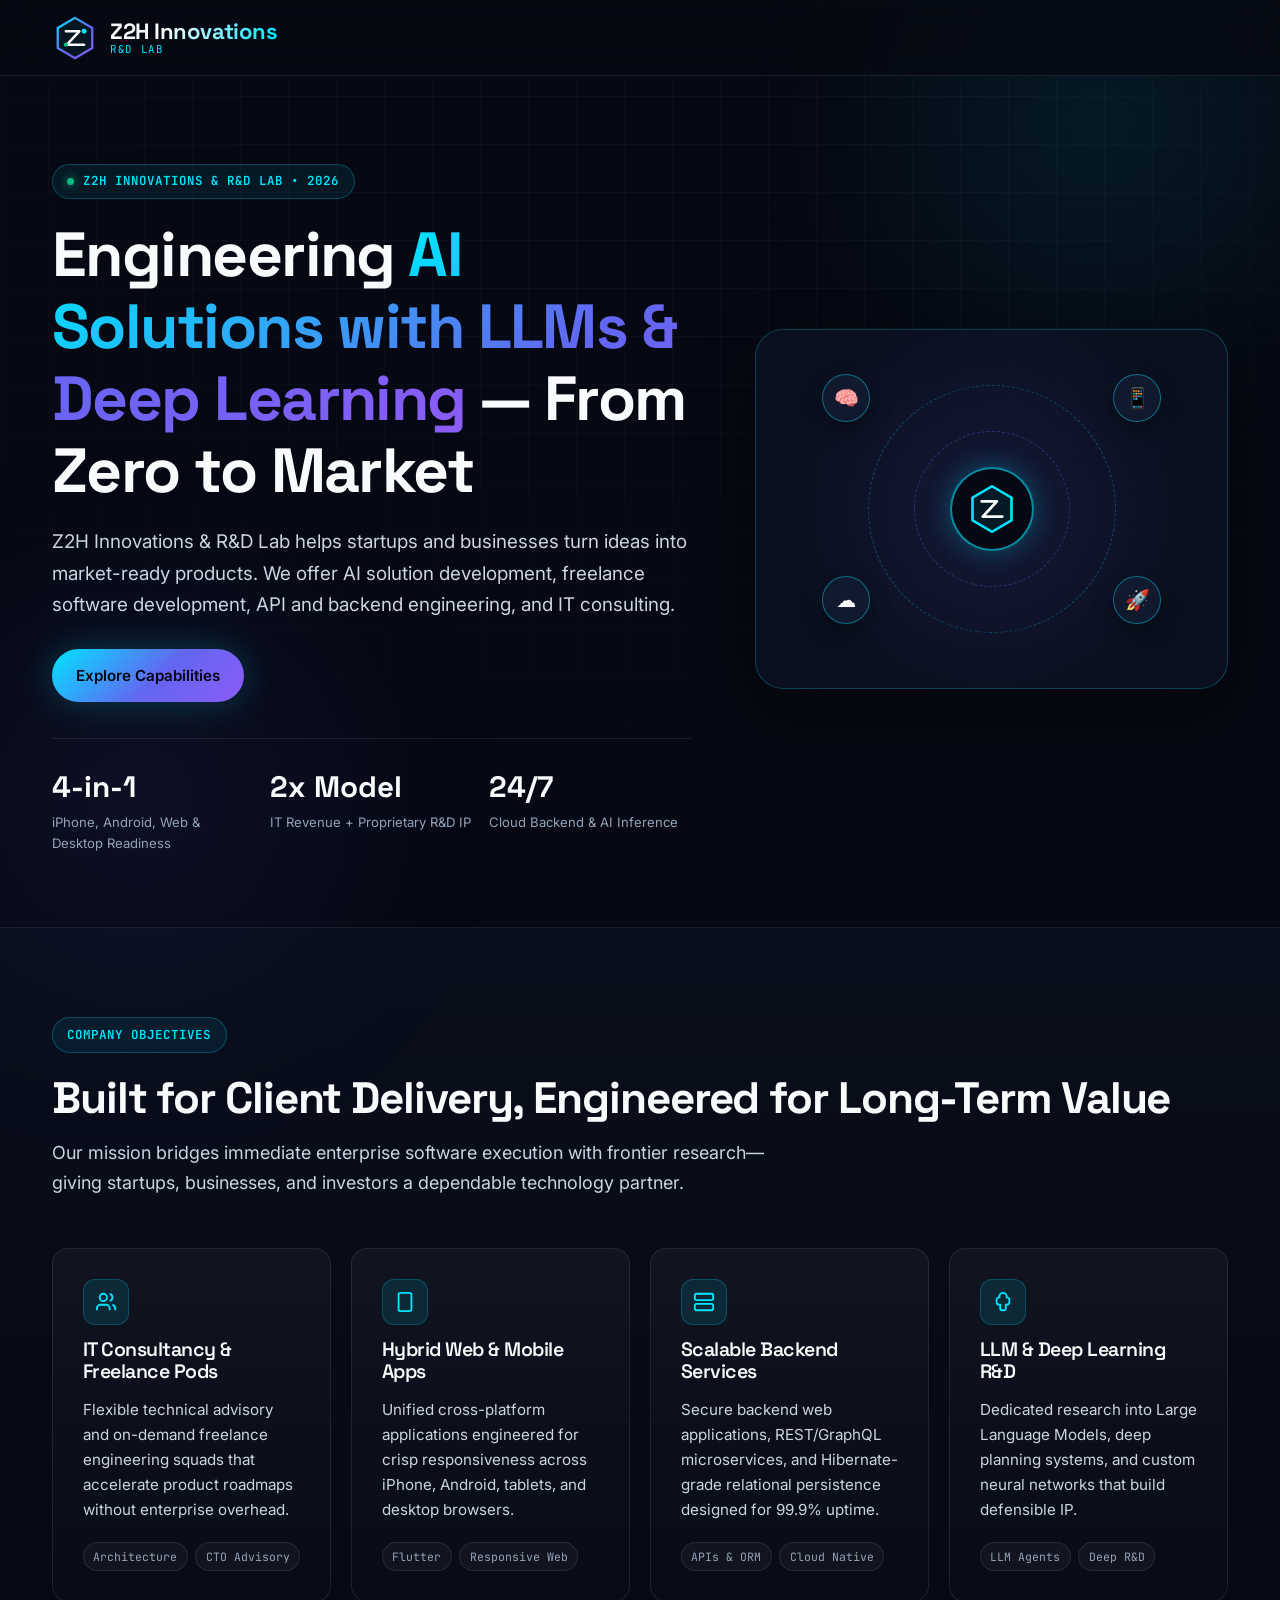
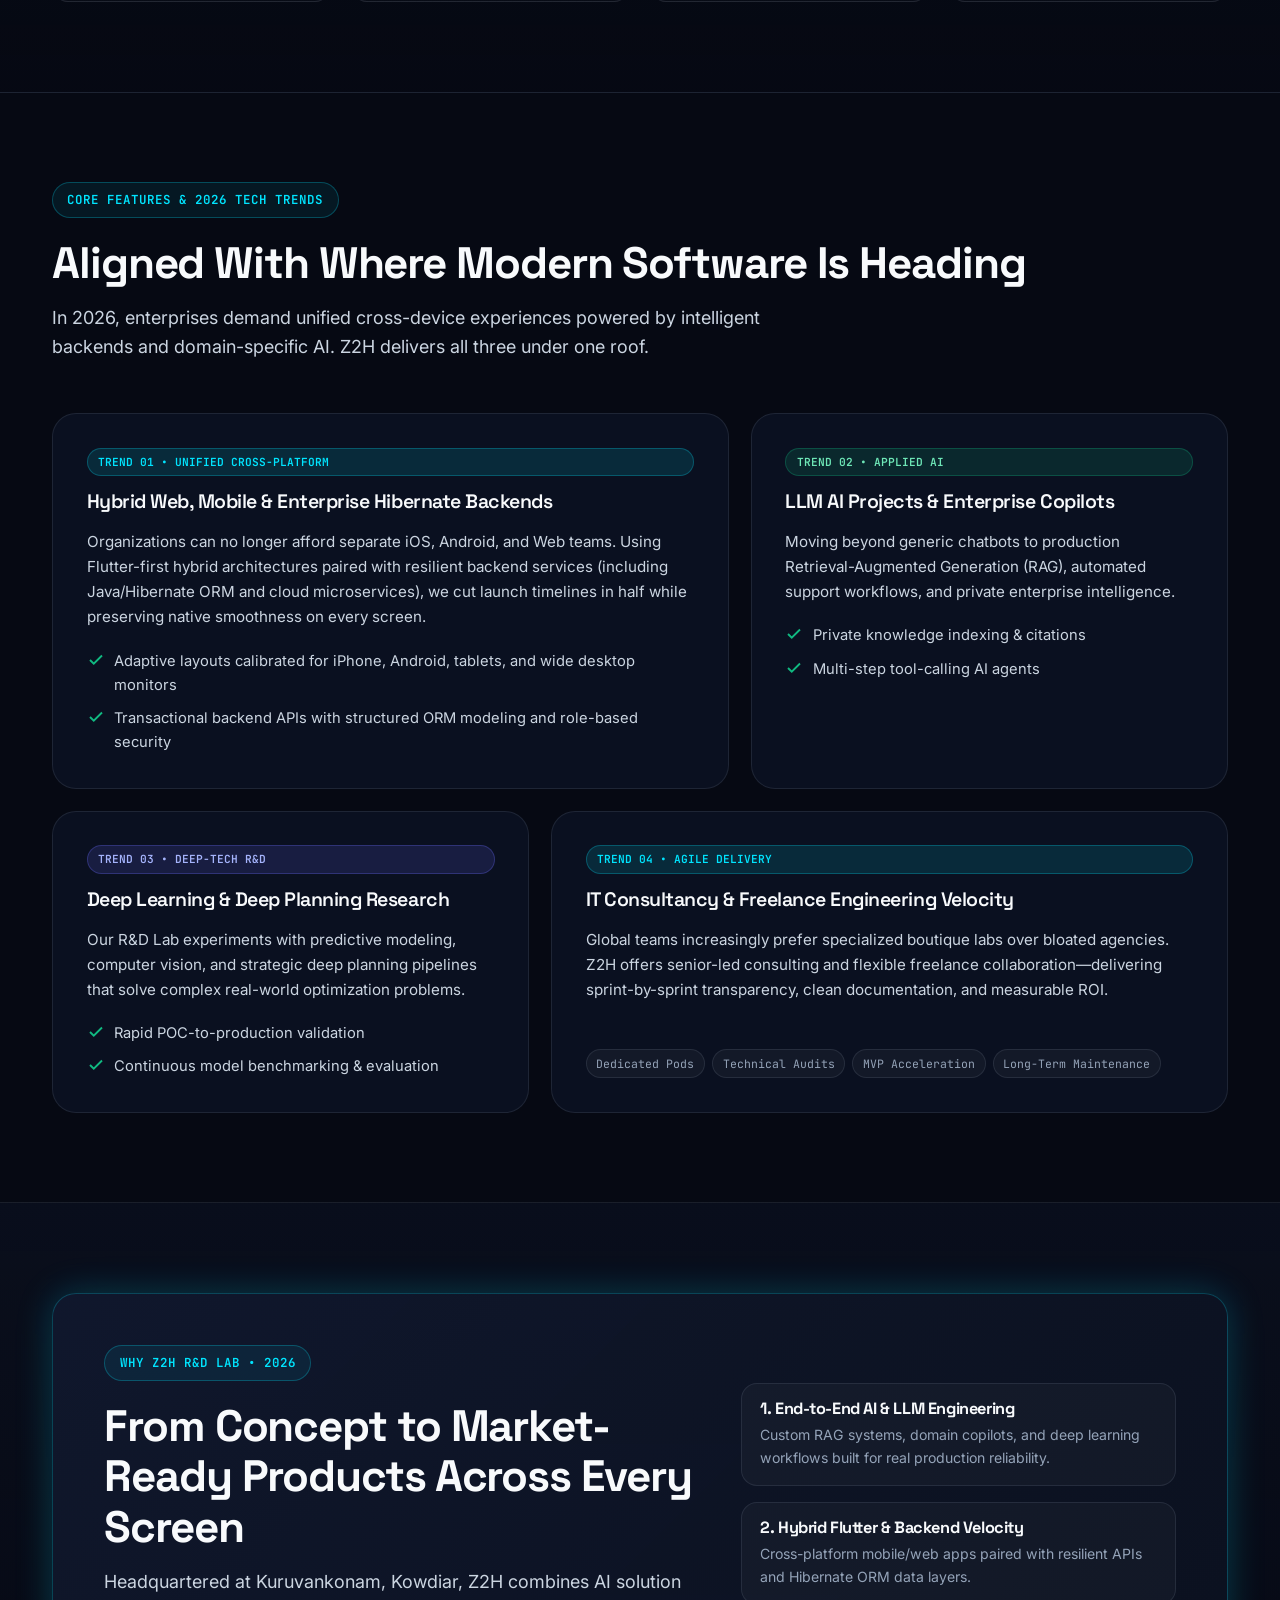
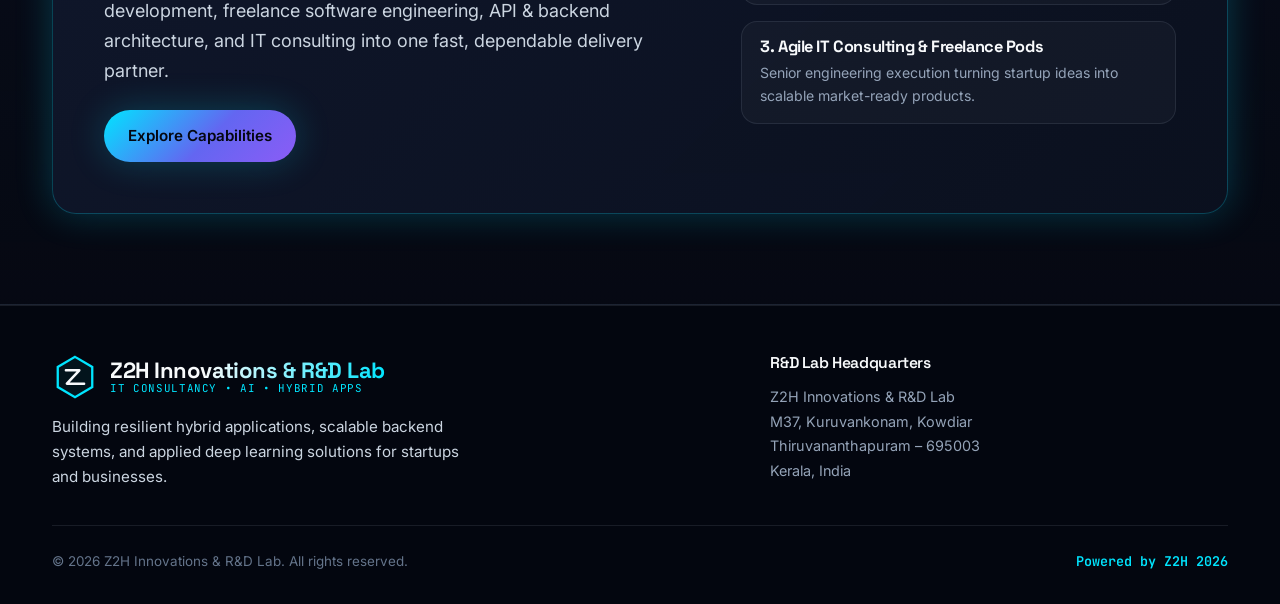
==== index.html @ 0734166e "feat: add Z2H Innovations & R&D Lab website and responsive Flutter app" ====
<!DOCTYPE html>
<html lang="en">
<head>
  <meta charset="UTF-8" />
  <meta name="viewport" content="width=device-width, initial-scale=1.0, viewport-fit=cover" />
  <title>Z2H Innovations &amp; R&amp;D Lab | AI, Hybrid Apps &amp; IT Consultancy</title>
  <meta name="description" content="Z2H Innovations & R&D Lab delivers IT consultancy, freelance engineering pods, hybrid web and mobile applications, scalable backend services, LLM AI projects, and deep learning research from Thiruvananthapuram." />
  <link rel="preconnect" href="https://fonts.googleapis.com" />
  <link rel="preconnect" href="https://fonts.gstatic.com" crossorigin />
  <link href="https://fonts.googleapis.com/css2?family=Inter:wght@400;500;600;700&family=JetBrains+Mono:wght@500;600&family=Space+Grotesk:wght@600;700&display=swap" rel="stylesheet" />
  <link rel="stylesheet" href="styles.css" />
</head>
<body>
  <div class="bg-grid" aria-hidden="true"></div>
  <div class="bg-orb bg-orb--cyan" aria-hidden="true"></div>
  <div class="bg-orb bg-orb--indigo" aria-hidden="true"></div>

  <!-- Header -->
  <header class="site-header">
    <div class="container nav-bar">
      <a href="index.html" class="brand" aria-label="Z2H Innovations and R&D Lab Home">
        <svg class="brand__mark" viewBox="0 0 48 48" fill="none" xmlns="http://www.w3.org/2000/svg" aria-hidden="true">
          <defs>
            <linearGradient id="z2hGrad" x1="4" y1="4" x2="44" y2="44" gradientUnits="userSpaceOnUse">
              <stop stop-color="#00E5FF" />
              <stop offset="0.55" stop-color="#6366F1" />
              <stop offset="1" stop-color="#8B5CF6" />
            </linearGradient>
          </defs>
          <path d="M24 3L42 13.5V34.5L24 45L6 34.5V13.5L24 3Z" stroke="url(#z2hGrad)" stroke-width="2.4" fill="rgba(0,229,255,0.06)" />
          <path d="M14.5 17H28.5L15.5 31H33.5" stroke="#F8FAFC" stroke-width="2.6" stroke-linecap="round" stroke-linejoin="round" />
          <circle cx="33.5" cy="17" r="2.6" fill="#00E5FF" />
          <circle cx="14.5" cy="31" r="2.2" fill="#10B981" />
        </svg>
        <span class="brand__text">
          <span class="brand__name">Z2H Innovations</span>
          <span class="brand__sub">R&amp;D Lab</span>
        </span>
      </a>

      <div class="nav-actions">
        <button type="button" class="nav-toggle" data-nav-toggle aria-label="Open menu" aria-expanded="false">
          <svg width="22" height="22" viewBox="0 0 24 24" fill="none" stroke="currentColor" stroke-width="2" stroke-linecap="round">
            <line x1="3" y1="6" x2="21" y2="6"></line>
            <line x1="3" y1="12" x2="21" y2="12"></line>
            <line x1="3" y1="18" x2="21" y2="18"></line>
          </svg>
        </button>
      </div>
    </div>
  </header>

  <!-- Mobile Navigation Drawer -->
  <div class="mobile-drawer" data-mobile-drawer>
    <a href="index.html" class="nav-link is-active">Home</a>
    <a href="services.html" class="nav-link">Services</a>
    <a href="careers.html" class="nav-link">Careers</a>
    <button type="button" class="btn btn--primary btn--block" data-chatbot-open>
      Customer Care Chat
    </button>
  </div>

  <main>
    <!-- Hero Section -->
    <section class="hero">
      <div class="container hero__grid">
        <div data-reveal class="is-visible">
          <div class="eyebrow">
            <span class="eyebrow__dot"></span>
            Z2H Innovations &amp; R&amp;D Lab • 2026
          </div>
          <h1 class="hero__title">
            Engineering <span class="text-gradient">AI Solutions with LLMs &amp; Deep Learning</span> — From Zero to Market
          </h1>
          <p class="hero__desc">
            Z2H Innovations &amp; R&amp;D Lab helps startups and businesses turn ideas into market-ready products. We offer AI solution development, freelance software development, API and backend engineering, and IT consulting.
          </p>
          <div class="hero__cta">
            <a href="services.html" class="btn btn--primary">Explore Capabilities</a>
          </div>

          <div class="hero__metrics">
            <div>
              <div class="metric__value">4-in-1</div>
              <div class="metric__label">iPhone, Android, Web &amp; Desktop Readiness</div>
            </div>
            <div>
              <div class="metric__value">2x Model</div>
              <div class="metric__label">IT Revenue + Proprietary R&amp;D IP</div>
            </div>
            <div>
              <div class="metric__value">24/7</div>
              <div class="metric__label">Cloud Backend &amp; AI Inference</div>
            </div>
          </div>
        </div>

        <!-- Wordless Transparent Animated Strategy Visual -->
        <aside class="strategy-orbit strategy-orbit--transparent" data-reveal aria-hidden="true">
          <div class="orbit-ring orbit-ring--outer"></div>
          <div class="orbit-ring orbit-ring--inner"></div>
          <div class="orbit-core">
            <svg width="52" height="52" viewBox="0 0 48 48" fill="none" xmlns="http://www.w3.org/2000/svg">
              <path d="M24 3L42 13.5V34.5L24 45L6 34.5V13.5L24 3Z" stroke="#00E5FF" stroke-width="2.4" fill="rgba(0,229,255,0.08)" />
              <path d="M14.5 17H28.5L15.5 31H33.5" stroke="#F8FAFC" stroke-width="2.6" stroke-linecap="round" stroke-linejoin="round" />
            </svg>
          </div>
          <div class="orbit-node orbit-node--tl"><span class="orbit-node__icon">🧠</span></div>
          <div class="orbit-node orbit-node--tr"><span class="orbit-node__icon">📱</span></div>
          <div class="orbit-node orbit-node--bl"><span class="orbit-node__icon">☁️</span></div>
          <div class="orbit-node orbit-node--br"><span class="orbit-node__icon">🚀</span></div>
        </aside>
      </div>
    </section>

    <!-- Company Objectives Section -->
    <section class="section section--alt" id="objectives">
      <div class="container">
        <div class="section__header" data-reveal>
          <div class="eyebrow">Company Objectives</div>
          <h2 class="section__title">Built for Client Delivery, Engineered for Long-Term Value</h2>
          <p class="section__subtitle">
            Our mission bridges immediate enterprise software execution with frontier research—giving startups, businesses, and investors a dependable technology partner.
          </p>
        </div>

        <div class="grid-4">
          <article class="card" data-reveal>
            <div class="card__icon" aria-hidden="true">
              <svg width="22" height="22" viewBox="0 0 24 24" fill="none" stroke="currentColor" stroke-width="2">
                <path d="M16 21v-2a4 4 0 0 0-4-4H6a4 4 0 0 0-4 4v2"></path>
                <circle cx="9" cy="7" r="4"></circle>
                <path d="M22 21v-2a4 4 0 0 0-3-3.87"></path>
                <path d="M16 3.13a4 4 0 0 1 0 7.75"></path>
              </svg>
            </div>
            <h3 class="card__title">IT Consultancy &amp; Freelance Pods</h3>
            <p class="card__text">
              Flexible technical advisory and on-demand freelance engineering squads that accelerate product roadmaps without enterprise overhead.
            </p>
            <div class="tag-list">
              <span class="tag">Architecture</span>
              <span class="tag">CTO Advisory</span>
            </div>
          </article>

          <article class="card" data-reveal>
            <div class="card__icon" aria-hidden="true">
              <svg width="22" height="22" viewBox="0 0 24 24" fill="none" stroke="currentColor" stroke-width="2">
                <rect x="5" y="2" width="14" height="20" rx="2" ry="2"></rect>
                <line x1="12" y1="18" x2="12.01" y2="18"></line>
              </svg>
            </div>
            <h3 class="card__title">Hybrid Web &amp; Mobile Apps</h3>
            <p class="card__text">
              Unified cross-platform applications engineered for crisp responsiveness across iPhone, Android, tablets, and desktop browsers.
            </p>
            <div class="tag-list">
              <span class="tag">Flutter</span>
              <span class="tag">Responsive Web</span>
            </div>
          </article>

          <article class="card" data-reveal>
            <div class="card__icon" aria-hidden="true">
              <svg width="22" height="22" viewBox="0 0 24 24" fill="none" stroke="currentColor" stroke-width="2">
                <rect x="2" y="3" width="20" height="7" rx="2"></rect>
                <rect x="2" y="14" width="20" height="7" rx="2"></rect>
                <line x1="6" y1="6.5" x2="6.01" y2="6.5"></line>
                <line x1="6" y1="17.5" x2="6.01" y2="17.5"></line>
              </svg>
            </div>
            <h3 class="card__title">Scalable Backend Services</h3>
            <p class="card__text">
              Secure backend web applications, REST/GraphQL microservices, and Hibernate-grade relational persistence designed for 99.9% uptime.
            </p>
            <div class="tag-list">
              <span class="tag">APIs &amp; ORM</span>
              <span class="tag">Cloud Native</span>
            </div>
          </article>

          <article class="card" data-reveal>
            <div class="card__icon" aria-hidden="true">
              <svg width="22" height="22" viewBox="0 0 24 24" fill="none" stroke="currentColor" stroke-width="2">
                <path d="M12 2a4 4 0 0 1 4 4v1a3 3 0 0 1 3 3v2a3 3 0 0 1-3 3h-1v4a2 2 0 0 1-2 2h-2a2 2 0 0 1-2-2v-4H8a3 3 0 0 1-3-3v-2a3 3 0 0 1 3-3V6a4 4 0 0 1 4-4z"></path>
              </svg>
            </div>
            <h3 class="card__title">LLM &amp; Deep Learning R&amp;D</h3>
            <p class="card__text">
              Dedicated research into Large Language Models, deep planning systems, and custom neural networks that build defensible IP.
            </p>
            <div class="tag-list">
              <span class="tag">LLM Agents</span>
              <span class="tag">Deep R&amp;D</span>
            </div>
          </article>
        </div>
      </div>
    </section>

    <!-- Core Features & Current Trends Bento -->
    <section class="section" id="features">
      <div class="container">
        <div class="section__header" data-reveal>
          <div class="eyebrow">Core Features &amp; 2026 Tech Trends</div>
          <h2 class="section__title">Aligned With Where Modern Software Is Heading</h2>
          <p class="section__subtitle">
            In 2026, enterprises demand unified cross-device experiences powered by intelligent backends and domain-specific AI. Z2H delivers all three under one roof.
          </p>
        </div>

        <div class="bento-grid">
          <article class="bento-card bento-card--wide" data-reveal>
            <span class="badge badge--cyan">TREND 01 • UNIFIED CROSS-PLATFORM</span>
            <h3 class="card__title">Hybrid Web, Mobile &amp; Enterprise Hibernate Backends</h3>
            <p class="card__text">
              Organizations can no longer afford separate iOS, Android, and Web teams. Using Flutter-first hybrid architectures paired with resilient backend services (including Java/Hibernate ORM and cloud microservices), we cut launch timelines in half while preserving native smoothness on every screen.
            </p>
            <ul class="check-list">
              <li>
                <svg viewBox="0 0 24 24" fill="none" stroke="currentColor" stroke-width="2.5"><polyline points="20 6 9 17 4 12"></polyline></svg>
                <span>Adaptive layouts calibrated for iPhone, Android, tablets, and wide desktop monitors</span>
              </li>
              <li>
                <svg viewBox="0 0 24 24" fill="none" stroke="currentColor" stroke-width="2.5"><polyline points="20 6 9 17 4 12"></polyline></svg>
                <span>Transactional backend APIs with structured ORM modeling and role-based security</span>
              </li>
            </ul>
          </article>

          <article class="bento-card bento-card--narrow" data-reveal>
            <span class="badge badge--emerald">TREND 02 • APPLIED AI</span>
            <h3 class="card__title">LLM AI Projects &amp; Enterprise Copilots</h3>
            <p class="card__text">
              Moving beyond generic chatbots to production Retrieval-Augmented Generation (RAG), automated support workflows, and private enterprise intelligence.
            </p>
            <ul class="check-list">
              <li>
                <svg viewBox="0 0 24 24" fill="none" stroke="currentColor" stroke-width="2.5"><polyline points="20 6 9 17 4 12"></polyline></svg>
                <span>Private knowledge indexing &amp; citations</span>
              </li>
              <li>
                <svg viewBox="0 0 24 24" fill="none" stroke="currentColor" stroke-width="2.5"><polyline points="20 6 9 17 4 12"></polyline></svg>
                <span>Multi-step tool-calling AI agents</span>
              </li>
            </ul>
          </article>

          <article class="bento-card bento-card--narrow" data-reveal>
            <span class="badge badge--indigo">TREND 03 • DEEP-TECH R&amp;D</span>
            <h3 class="card__title">Deep Learning &amp; Deep Planning Research</h3>
            <p class="card__text">
              Our R&amp;D Lab experiments with predictive modeling, computer vision, and strategic deep planning pipelines that solve complex real-world optimization problems.
            </p>
            <ul class="check-list">
              <li>
                <svg viewBox="0 0 24 24" fill="none" stroke="currentColor" stroke-width="2.5"><polyline points="20 6 9 17 4 12"></polyline></svg>
                <span>Rapid POC-to-production validation</span>
              </li>
              <li>
                <svg viewBox="0 0 24 24" fill="none" stroke="currentColor" stroke-width="2.5"><polyline points="20 6 9 17 4 12"></polyline></svg>
                <span>Continuous model benchmarking &amp; evaluation</span>
              </li>
            </ul>
          </article>

          <article class="bento-card bento-card--wide" data-reveal>
            <span class="badge badge--cyan">TREND 04 • AGILE DELIVERY</span>
            <h3 class="card__title">IT Consultancy &amp; Freelance Engineering Velocity</h3>
            <p class="card__text">
              Global teams increasingly prefer specialized boutique labs over bloated agencies. Z2H offers senior-led consulting and flexible freelance collaboration—delivering sprint-by-sprint transparency, clean documentation, and measurable ROI.
            </p>
            <div class="tag-list">
              <span class="tag">Dedicated Pods</span>
              <span class="tag">Technical Audits</span>
              <span class="tag">MVP Acceleration</span>
              <span class="tag">Long-Term Maintenance</span>
            </div>
          </article>
        </div>
      </div>
    </section>

    <!-- Why Partner With Z2H Section -->
    <section class="section section--alt" id="why-z2h">
      <div class="container">
        <div class="investor-box" data-reveal>
          <div>
            <div class="eyebrow">Why Z2H R&amp;D Lab • 2026</div>
            <h2 class="section__title">From Concept to Market-Ready Products Across Every Screen</h2>
            <p class="section__subtitle" style="margin-bottom: 1.5rem;">
              Headquartered at Kuruvankonam, Kowdiar, Z2H combines AI solution development, freelance software engineering, API &amp; backend architecture, and IT consulting into one fast, dependable delivery partner.
            </p>
            <div class="hero__cta" style="margin-bottom: 0;">
              <a href="services.html" class="btn btn--primary">Explore Capabilities</a>
            </div>
          </div>

          <div class="pillar-list">
            <div class="pillar-item">
              <h4>1. End-to-End AI &amp; LLM Engineering</h4>
              <p>Custom RAG systems, domain copilots, and deep learning workflows built for real production reliability.</p>
            </div>
            <div class="pillar-item">
              <h4>2. Hybrid Flutter &amp; Backend Velocity</h4>
              <p>Cross-platform mobile/web apps paired with resilient APIs and Hibernate ORM data layers.</p>
            </div>
            <div class="pillar-item">
              <h4>3. Agile IT Consulting &amp; Freelance Pods</h4>
              <p>Senior engineering execution turning startup ideas into scalable market-ready products.</p>
            </div>
          </div>
        </div>
      </div>
    </section>
  </main>

  <!-- Footer -->
  <footer class="site-footer">
    <div class="container">
      <div class="footer-grid" style="grid-template-columns: 1.5fr 1fr;">
        <div>
          <a href="index.html" class="brand" style="margin-bottom: 0.9rem;">
            <svg class="brand__mark" viewBox="0 0 48 48" fill="none" xmlns="http://www.w3.org/2000/svg" aria-hidden="true">
              <path d="M24 3L42 13.5V34.5L24 45L6 34.5V13.5L24 3Z" stroke="#00E5FF" stroke-width="2.4" fill="rgba(0,229,255,0.06)" />
              <path d="M14.5 17H28.5L15.5 31H33.5" stroke="#F8FAFC" stroke-width="2.6" stroke-linecap="round" stroke-linejoin="round" />
            </svg>
            <span class="brand__text">
              <span class="brand__name">Z2H Innovations &amp; R&amp;D Lab</span>
              <span class="brand__sub">IT Consultancy • AI • Hybrid Apps</span>
            </span>
          </a>
          <p class="card__text" style="max-width: 42ch;">
            Building resilient hybrid applications, scalable backend systems, and applied deep learning solutions for startups and businesses.
          </p>
        </div>

        <div>
          <h3 class="footer__heading">R&amp;D Lab Headquarters</h3>
          <address class="footer__address">
            Z2H Innovations &amp; R&amp;D Lab<br />
            M37, Kuruvankonam, Kowdiar<br />
            Thiruvananthapuram – 695003<br />
            Kerala, India
          </address>
        </div>
      </div>

      <div class="footer__bottom">
        <span>&copy; 2026 Z2H Innovations &amp; R&amp;D Lab. All rights reserved.</span>
        <span class="powered-badge">Powered by Z2H 2026</span>
      </div>
    </div>
  </footer>

  <script src="script.js"></script>
</body>
</html>
---- styles.css ----
/* ==========================================================================
   Z2H Innovations & R&D Lab — Design System & Responsive Stylesheet
   Supports Mobile (320px+), iPhone (Safe-Area), Tablet, Desktop & Ultra-Wide
   ========================================================================== */

:root {
  /* Color Tokens */
  --bg-primary: #060913;
  --bg-secondary: #0b1120;
  --bg-surface: #11192e;
  --bg-glass: rgba(13, 20, 38, 0.72);
  --bg-glass-strong: rgba(11, 17, 32, 0.92);

  --text-primary: #f8fafc;
  --text-secondary: #cbd5e1;
  --text-muted: #94a3b8;
  --text-dim: #64748b;

  --accent-cyan: #00e5ff;
  --accent-indigo: #6366f1;
  --accent-violet: #8b5cf6;
  --accent-emerald: #10b981;
  --accent-amber: #f59e0b;

  --border-subtle: rgba(148, 163, 184, 0.14);
  --border-bright: rgba(0, 229, 255, 0.35);

  --gradient-brand: linear-gradient(135deg, #00e5ff 0%, #6366f1 55%, #8b5cf6 100%);
  --gradient-surface: linear-gradient(180deg, rgba(255, 255, 255, 0.04) 0%, rgba(255, 255, 255, 0.01) 100%);
  --glow-cyan: 0 0 36px rgba(0, 229, 255, 0.22);
  --glow-indigo: 0 0 48px rgba(99, 102, 241, 0.22);

  /* Typography */
  --font-display: 'Space Grotesk', system-ui, -apple-system, BlinkMacSystemFont, 'Segoe UI', sans-serif;
  --font-sans: 'Inter', system-ui, -apple-system, BlinkMacSystemFont, 'Segoe UI', sans-serif;
  --font-mono: 'JetBrains Mono', ui-monospace, SFMono-Regular, Menlo, monospace;

  /* Spacing & Layout */
  --container-max: 1240px;
  --header-height: 76px;
  --radius-sm: 10px;
  --radius-md: 16px;
  --radius-lg: 24px;
  --radius-pill: 9999px;

  /* Transitions */
  --ease-out: cubic-bezier(0.16, 1, 0.3, 1);
}

/* Reset & Base */
*,
*::before,
*::after {
  box-sizing: border-box;
  margin: 0;
  padding: 0;
}

html {
  scroll-behavior: smooth;
  -webkit-text-size-adjust: 100%;
  overflow-x: hidden;
}

body {
  font-family: var(--font-sans);
  background-color: var(--bg-primary);
  color: var(--text-primary);
  line-height: 1.65;
  overflow-x: hidden;
  min-height: 100dvh;
  display: flex;
  flex-direction: column;
  padding-left: env(safe-area-inset-left);
  padding-right: env(safe-area-inset-right);
}

main {
  flex: 1;
}

img,
svg {
  display: block;
  max-width: 100%;
}

a {
  color: inherit;
  text-decoration: none;
}

button,
input,
select,
textarea {
  font: inherit;
  color: inherit;
}

button {
  cursor: pointer;
  border: none;
  background: none;
}

ul {
  list-style: none;
}

/* Ambient Background Grid & Orbs */
.bg-grid {
  position: fixed;
  inset: 0;
  z-index: -2;
  background-image:
    linear-gradient(to right, rgba(148, 163, 184, 0.045) 1px, transparent 1px),
    linear-gradient(to bottom, rgba(148, 163, 184, 0.045) 1px, transparent 1px);
  background-size: 48px 48px;
  mask-image: radial-gradient(ellipse 80% 70% at 50% 15%, #000 35%, transparent 100%);
  pointer-events: none;
}

.bg-orb {
  position: fixed;
  z-index: -1;
  border-radius: 50%;
  filter: blur(110px);
  opacity: 0.32;
  pointer-events: none;
}

.bg-orb--cyan {
  width: min(520px, 75vw);
  height: min(520px, 75vw);
  top: -140px;
  right: -80px;
  background: radial-gradient(circle, rgba(0, 229, 255, 0.45), transparent 70%);
}

.bg-orb--indigo {
  width: min(560px, 80vw);
  height: min(560px, 80vw);
  bottom: -180px;
  left: -140px;
  background: radial-gradient(circle, rgba(99, 102, 241, 0.42), transparent 70%);
}

/* Container & Sections */
.container {
  width: 100%;
  max-width: var(--container-max);
  margin-inline: auto;
  padding-inline: clamp(1rem, 4vw, 2rem);
}

.section {
  padding-block: clamp(3.5rem, 7vw, 6.5rem);
  position: relative;
}

.section--alt {
  background: linear-gradient(180deg, rgba(17, 25, 46, 0.35) 0%, rgba(6, 9, 19, 0.15) 100%);
  border-block: 1px solid var(--border-subtle);
}

/* Typography Utilities */
.eyebrow {
  display: inline-flex;
  align-items: center;
  gap: 0.55rem;
  font-family: var(--font-mono);
  font-size: 0.78rem;
  font-weight: 600;
  letter-spacing: 0.08em;
  text-transform: uppercase;
  color: var(--accent-cyan);
  padding: 0.4rem 0.9rem;
  border-radius: var(--radius-pill);
  border: 1px solid rgba(0, 229, 255, 0.25);
  background: rgba(0, 229, 255, 0.07);
  margin-bottom: 1.25rem;
}

.eyebrow__dot {
  width: 7px;
  height: 7px;
  border-radius: 50%;
  background: var(--accent-emerald);
  box-shadow: 0 0 10px var(--accent-emerald);
}

h1,
h2,
h3,
h4 {
  font-family: var(--font-display);
  line-height: 1.15;
  letter-spacing: -0.025em;
}

.hero__title {
  font-size: clamp(2.15rem, 5.2vw, 3.9rem);
  font-weight: 700;
  margin-bottom: 1.25rem;
}

.section__title {
  font-size: clamp(1.75rem, 3.6vw, 2.75rem);
  font-weight: 700;
  margin-bottom: 0.9rem;
}

.section__subtitle {
  color: var(--text-secondary);
  font-size: clamp(1rem, 1.5vw, 1.125rem);
  max-width: 68ch;
}

.section__header {
  margin-bottom: clamp(2rem, 4vw, 3.5rem);
}

.section__header--center {
  text-align: center;
  display: flex;
  flex-direction: column;
  align-items: center;
}

.text-gradient {
  background: var(--gradient-brand);
  -webkit-background-clip: text;
  background-clip: text;
  color: transparent;
}

/* Buttons */
.btn {
  display: inline-flex;
  align-items: center;
  justify-content: center;
  gap: 0.55rem;
  padding: 0.85rem 1.5rem;
  border-radius: var(--radius-pill);
  font-weight: 600;
  font-size: 0.95rem;
  transition: transform 0.22s var(--ease-out), box-shadow 0.22s var(--ease-out), background 0.22s ease, border-color 0.22s ease;
  white-space: nowrap;
  min-height: 44px;
}

.btn--primary {
  background: var(--gradient-brand);
  color: #040711;
  box-shadow: var(--glow-cyan);
}

.btn--primary:hover {
  transform: translateY(-2px);
  box-shadow: 0 8px 32px rgba(0, 229, 255, 0.35);
}

.btn--secondary {
  background: rgba(255, 255, 255, 0.04);
  color: var(--text-primary);
  border: 1px solid var(--border-subtle);
  backdrop-filter: blur(12px);
}

.btn--secondary:hover {
  border-color: var(--border-bright);
  background: rgba(0, 229, 255, 0.08);
  transform: translateY(-2px);
}

.btn--sm {
  padding: 0.6rem 1.15rem;
  font-size: 0.875rem;
  min-height: 40px;
}

.btn--block {
  width: 100%;
}

/* Header & Navigation */
.site-header {
  position: sticky;
  top: 0;
  z-index: 100;
  height: var(--header-height);
  padding-top: env(safe-area-inset-top);
  background: rgba(6, 9, 19, 0.78);
  backdrop-filter: blur(18px);
  -webkit-backdrop-filter: blur(18px);
  border-bottom: 1px solid var(--border-subtle);
}

.nav-bar {
  height: 100%;
  display: flex;
  align-items: center;
  justify-content: space-between;
  gap: 1.5rem;
}

.brand {
  display: inline-flex;
  align-items: center;
  gap: 0.75rem;
  min-width: 0;
}

.brand__mark {
  width: 46px;
  height: 46px;
  flex-shrink: 0;
  transition: transform 0.25s var(--ease-out), filter 0.25s ease;
}

.brand:hover .brand__mark {
  animation: z2hHexDance 0.9s ease-in-out infinite;
  filter: drop-shadow(0 0 14px rgba(0, 229, 255, 0.75));
}

.brand__text {
  display: flex;
  flex-direction: column;
  line-height: 1.1;
}

.brand__name {
  font-family: var(--font-display);
  font-weight: 800;
  font-size: clamp(1.12rem, 2.3vw, 1.38rem);
  letter-spacing: -0.02em;
  background: linear-gradient(110deg, #f8fafc 15%, #00e5ff 42%, #818cf8 62%, #f8fafc 85%);
  background-size: 240% auto;
  -webkit-background-clip: text;
  background-clip: text;
  color: transparent;
  animation: z2hTextShade 4.2s linear infinite;
}

.brand:hover .brand__name {
  animation: z2hTextShade 2s linear infinite, z2hTextDance 0.85s ease-in-out infinite;
}

@keyframes z2hHexDance {
  0%, 100% { transform: translateY(0) rotate(0deg) scale(1); }
  25% { transform: translateY(-4px) rotate(-5deg) scale(1.06); }
  75% { transform: translateY(-2px) rotate(5deg) scale(1.06); }
}

@keyframes z2hTextDance {
  0%, 100% { transform: translateY(0); }
  50% { transform: translateY(-3px); }
}

@keyframes z2hHexGlow {
  0%, 100% {
    filter: drop-shadow(0 0 6px rgba(0, 229, 255, 0.35));
    transform: translateY(0);
  }
  50% {
    filter: drop-shadow(0 0 14px rgba(99, 102, 241, 0.65));
    transform: translateY(-1px);
  }
}

@keyframes z2hTextShade {
  0% {
    background-position: 0% center;
  }
  100% {
    background-position: 240% center;
  }
}

.brand__sub {
  font-family: var(--font-mono);
  font-size: 0.68rem;
  color: var(--accent-cyan);
  letter-spacing: 0.06em;
  text-transform: uppercase;
}

.nav-links {
  display: flex;
  align-items: center;
  gap: 0.4rem;
  opacity: 0;
  transform: translateY(-8px);
  pointer-events: none;
  transition: opacity 0.25s var(--ease-out), transform 0.25s var(--ease-out);
}

.site-header:hover .nav-links,
.site-header:focus-within .nav-links {
  opacity: 1;
  transform: translateY(0);
  pointer-events: auto;
}

.nav-link {
  padding: 0.55rem 1rem;
  border-radius: var(--radius-pill);
  font-size: 0.94rem;
  font-weight: 500;
  color: var(--text-secondary);
  transition: color 0.2s ease, background 0.2s ease;
}

.nav-link:hover {
  color: var(--text-primary);
  background: rgba(255, 255, 255, 0.05);
}

.nav-link.is-active {
  color: var(--accent-cyan);
  background: rgba(0, 229, 255, 0.1);
}

.nav-actions {
  display: flex;
  align-items: center;
  gap: 0.75rem;
}

.nav-toggle {
  display: none;
  width: 44px;
  height: 44px;
  align-items: center;
  justify-content: center;
  border-radius: var(--radius-sm);
  border: 1px solid var(--border-subtle);
  background: rgba(255, 255, 255, 0.03);
  color: var(--text-primary);
}

/* Mobile Drawer */
.mobile-drawer {
  display: none;
  position: fixed;
  inset: var(--header-height) 0 0 0;
  background: rgba(6, 9, 19, 0.96);
  backdrop-filter: blur(20px);
  z-index: 99;
  padding: 1.5rem clamp(1rem, 4vw, 2rem);
  flex-direction: column;
  gap: 0.75rem;
  border-top: 1px solid var(--border-subtle);
}

.mobile-drawer.is-open {
  display: flex;
}

.mobile-drawer .nav-link {
  font-size: 1.15rem;
  padding: 0.9rem 1rem;
  border-radius: var(--radius-md);
  border: 1px solid transparent;
}

.mobile-drawer .nav-link.is-active {
  border-color: rgba(0, 229, 255, 0.25);
}

/* Hero Section */
.hero {
  padding-block: clamp(3rem, 7vw, 5.5rem) clamp(3rem, 6vw, 4.5rem);
}

.hero__grid {
  display: grid;
  grid-template-columns: 1.15fr 0.85fr;
  gap: clamp(2rem, 5vw, 4rem);
  align-items: center;
}

/* Transparent Wordless Animated Strategy Visual */
.strategy-orbit--transparent {
  background: transparent;
  border: none;
  box-shadow: none;
}
.strategy-orbit {
  position: relative;
  height: 360px;
  border-radius: 28px;
  background: radial-gradient(circle at center, rgba(99, 102, 241, 0.16), rgba(11, 17, 32, 0.92) 70%);
  border: 1px solid rgba(0, 229, 255, 0.24);
  display: grid;
  place-items: center;
  overflow: hidden;
  box-shadow: 0 24px 60px rgba(0, 0, 0, 0.45);
}

.orbit-ring {
  position: absolute;
  border-radius: 50%;
  border: 1px dashed rgba(0, 229, 255, 0.28);
  pointer-events: none;
}

.orbit-ring--outer {
  width: 248px;
  height: 248px;
  animation: orbitSpin 18s linear infinite;
}

.orbit-ring--inner {
  width: 156px;
  height: 156px;
  border-color: rgba(139, 92, 246, 0.35);
  animation: orbitSpin 12s linear infinite reverse;
}

.orbit-core {
  width: 84px;
  height: 84px;
  border-radius: 50%;
  background: var(--bg-primary);
  border: 2px solid rgba(0, 229, 255, 0.6);
  display: grid;
  place-items: center;
  box-shadow: 0 0 28px rgba(0, 229, 255, 0.3);
  animation: z2hHexGlow 3.2s ease-in-out infinite;
  z-index: 2;
}

.orbit-node {
  position: absolute;
  display: flex;
  flex-direction: column;
  align-items: center;
  gap: 0.25rem;
  animation: orbitBob 3.6s ease-in-out infinite;
  z-index: 2;
}

.orbit-node--tl { top: 44px; left: 14%; }
.orbit-node--tr { top: 44px; right: 14%; animation-delay: 0.8s; }
.orbit-node--bl { bottom: 64px; left: 14%; animation-delay: 1.6s; }
.orbit-node--br { bottom: 64px; right: 14%; animation-delay: 2.4s; }

.orbit-node__icon {
  width: 48px;
  height: 48px;
  border-radius: 50%;
  display: grid;
  place-items: center;
  background: var(--bg-surface);
  border: 1px solid rgba(0, 229, 255, 0.42);
  font-size: 1.25rem;
  box-shadow: 0 8px 20px rgba(0, 0, 0, 0.35);
}

.orbit-node__tag {
  font-family: var(--font-mono);
  font-size: 0.7rem;
  font-weight: 600;
  padding: 0.15rem 0.55rem;
  border-radius: var(--radius-pill);
  background: rgba(6, 9, 19, 0.88);
  border: 1px solid var(--border-subtle);
}

.orbit-flow {
  position: absolute;
  bottom: 14px;
  left: 16px;
  right: 16px;
  padding: 0.45rem 0.9rem;
  border-radius: var(--radius-pill);
  background: rgba(6, 9, 19, 0.65);
  border: 1px solid var(--border-subtle);
  display: flex;
  justify-content: space-evenly;
  font-family: var(--font-mono);
  font-size: 0.75rem;
  color: var(--text-secondary);
}

@keyframes orbitSpin {
  from { transform: rotate(0deg); }
  to { transform: rotate(360deg); }
}

@keyframes orbitBob {
  0%, 100% { transform: translateY(0); }
  50% { transform: translateY(-6px); }
}

.hero__desc {
  font-size: clamp(1.02rem, 1.6vw, 1.18rem);
  color: var(--text-secondary);
  max-width: 58ch;
  margin-bottom: 1.85rem;
}

.hero__cta {
  display: flex;
  flex-wrap: wrap;
  gap: 0.9rem;
  margin-bottom: 2.25rem;
}

.hero__metrics {
  display: grid;
  grid-template-columns: repeat(3, minmax(0, 1fr));
  gap: 1rem;
  padding-top: 1.5rem;
  border-top: 1px solid var(--border-subtle);
}

.metric__value {
  font-family: var(--font-display);
  font-size: clamp(1.35rem, 2.5vw, 1.85rem);
  font-weight: 700;
  color: var(--text-primary);
}

.metric__label {
  font-size: 0.82rem;
  color: var(--text-muted);
}

/* Interactive Lab Console Visual */
.lab-console {
  background: var(--bg-glass);
  border: 1px solid var(--border-subtle);
  border-radius: var(--radius-lg);
  padding: 1.4rem;
  box-shadow: var(--glow-indigo), 0 24px 60px rgba(0, 0, 0, 0.45);
  backdrop-filter: blur(18px);
  position: relative;
  overflow: hidden;
}

.lab-console::before {
  content: '';
  position: absolute;
  inset: 0 0 auto 0;
  height: 2px;
  background: var(--gradient-brand);
}

.lab-console__top {
  display: flex;
  align-items: center;
  justify-content: space-between;
  margin-bottom: 1.15rem;
  font-family: var(--font-mono);
  font-size: 0.75rem;
  color: var(--text-muted);
}

.lab-console__dots {
  display: flex;
  gap: 0.4rem;
}

.lab-console__dots span {
  width: 9px;
  height: 9px;
  border-radius: 50%;
  background: rgba(148, 163, 184, 0.35);
}

.lab-console__dots span:first-child {
  background: #ef4444;
}

.lab-console__dots span:nth-child(2) {
  background: #f59e0b;
}

.lab-console__dots span:nth-child(3) {
  background: #10b981;
}

.lab-console__stack {
  display: grid;
  gap: 0.8rem;
}

.stack-node {
  display: flex;
  align-items: flex-start;
  justify-content: space-between;
  gap: 1rem;
  padding: 0.95rem 1.05rem;
  border-radius: var(--radius-md);
  background: rgba(255, 255, 255, 0.03);
  border: 1px solid rgba(148, 163, 184, 0.12);
  transition: border-color 0.25s ease, transform 0.25s ease;
}

.stack-node:hover {
  border-color: var(--border-bright);
  transform: translateX(3px);
}

.stack-node__title {
  font-family: var(--font-display);
  font-weight: 600;
  font-size: 0.98rem;
  margin-bottom: 0.2rem;
}

.stack-node__sub {
  font-size: 0.82rem;
  color: var(--text-muted);
}

.badge {
  display: inline-flex;
  align-items: center;
  padding: 0.25rem 0.65rem;
  border-radius: var(--radius-pill);
  font-family: var(--font-mono);
  font-size: 0.7rem;
  font-weight: 600;
  white-space: nowrap;
}

.badge--cyan {
  background: rgba(0, 229, 255, 0.12);
  color: var(--accent-cyan);
  border: 1px solid rgba(0, 229, 255, 0.25);
}

.badge--indigo {
  background: rgba(99, 102, 241, 0.16);
  color: #a5b4fc;
  border: 1px solid rgba(99, 102, 241, 0.3);
}

.badge--emerald {
  background: rgba(16, 185, 129, 0.14);
  color: #6ee7b7;
  border: 1px solid rgba(16, 185, 129, 0.28);
}

/* Cards & Grids */
.grid-2 {
  display: grid;
  grid-template-columns: repeat(2, minmax(0, 1fr));
  gap: 1.5rem;
}

.grid-3 {
  display: grid;
  grid-template-columns: repeat(3, minmax(0, 1fr));
  gap: 1.5rem;
}

.grid-4 {
  display: grid;
  grid-template-columns: repeat(4, minmax(0, 1fr));
  gap: 1.25rem;
}

.card {
  background: var(--gradient-surface);
  border: 1px solid var(--border-subtle);
  border-radius: var(--radius-md);
  padding: clamp(1.35rem, 2.5vw, 1.85rem);
  transition: transform 0.25s var(--ease-out), border-color 0.25s ease, box-shadow 0.25s ease;
  display: flex;
  flex-direction: column;
  gap: 0.85rem;
}

.card:hover {
  transform: translateY(-4px);
  border-color: var(--border-bright);
  box-shadow: 0 18px 40px rgba(0, 0, 0, 0.35);
}

.card__icon {
  width: 46px;
  height: 46px;
  border-radius: 12px;
  display: grid;
  place-items: center;
  background: rgba(0, 229, 255, 0.1);
  border: 1px solid rgba(0, 229, 255, 0.22);
  color: var(--accent-cyan);
  flex-shrink: 0;
}

.card__title {
  font-size: 1.22rem;
  font-weight: 600;
}

.card__text {
  color: var(--text-secondary);
  font-size: 0.95rem;
}

.tag-list {
  display: flex;
  flex-wrap: wrap;
  gap: 0.45rem;
  margin-top: auto;
  padding-top: 0.4rem;
}

.tag {
  font-family: var(--font-mono);
  font-size: 0.72rem;
  color: var(--text-muted);
  padding: 0.25rem 0.6rem;
  border-radius: var(--radius-pill);
  background: rgba(255, 255, 255, 0.04);
  border: 1px solid rgba(148, 163, 184, 0.14);
}

/* Bento Grid for Features */
.bento-grid {
  display: grid;
  grid-template-columns: repeat(12, minmax(0, 1fr));
  gap: 1.35rem;
}

.bento-card {
  grid-column: span 6;
  background: var(--bg-glass);
  border: 1px solid var(--border-subtle);
  border-radius: var(--radius-lg);
  padding: clamp(1.5rem, 3vw, 2.1rem);
  display: flex;
  flex-direction: column;
  gap: 0.95rem;
  position: relative;
  overflow: hidden;
  transition: border-color 0.25s ease, transform 0.25s var(--ease-out);
}

.bento-card:hover {
  border-color: var(--border-bright);
  transform: translateY(-3px);
}

.bento-card--wide {
  grid-column: span 7;
}

.bento-card--narrow {
  grid-column: span 5;
}

.check-list {
  display: grid;
  gap: 0.55rem;
  margin-top: 0.25rem;
}

.check-list li {
  display: flex;
  align-items: flex-start;
  gap: 0.6rem;
  font-size: 0.92rem;
  color: var(--text-secondary);
}

.check-list svg {
  width: 18px;
  height: 18px;
  color: var(--accent-emerald);
  flex-shrink: 0;
  margin-top: 2px;
}

/* Investor Thesis Split */
.investor-box {
  background: linear-gradient(135deg, rgba(17, 25, 46, 0.92) 0%, rgba(11, 17, 32, 0.95) 100%);
  border: 1px solid rgba(0, 229, 255, 0.24);
  border-radius: var(--radius-lg);
  padding: clamp(1.75rem, 4vw, 3.25rem);
  box-shadow: var(--glow-cyan);
  display: grid;
  grid-template-columns: 1.15fr 0.85fr;
  gap: clamp(1.75rem, 4vw, 3rem);
  align-items: center;
}

.pillar-list {
  display: grid;
  gap: 1rem;
}

.pillar-item {
  padding: 1rem 1.15rem;
  border-radius: var(--radius-md);
  background: rgba(255, 255, 255, 0.03);
  border: 1px solid var(--border-subtle);
}

.pillar-item h4 {
  font-size: 1.02rem;
  margin-bottom: 0.25rem;
  color: var(--text-primary);
}

.pillar-item p {
  font-size: 0.88rem;
  color: var(--text-muted);
}

/* Responsive Device Matrix Banner */
.device-strip {
  display: flex;
  flex-wrap: wrap;
  gap: 0.75rem;
  align-items: center;
  margin-top: 1.25rem;
}

.device-pill {
  display: inline-flex;
  align-items: center;
  gap: 0.45rem;
  padding: 0.45rem 0.9rem;
  border-radius: var(--radius-pill);
  font-size: 0.82rem;
  color: var(--text-secondary);
  background: rgba(255, 255, 255, 0.04);
  border: 1px solid var(--border-subtle);
}

/* Filter Bar (Services & Careers) */
.filter-bar {
  display: flex;
  flex-wrap: wrap;
  gap: 0.6rem;
  margin-bottom: 2rem;
}

.filter-btn {
  padding: 0.55rem 1.1rem;
  border-radius: var(--radius-pill);
  font-size: 0.88rem;
  font-weight: 500;
  color: var(--text-secondary);
  background: rgba(255, 255, 255, 0.04);
  border: 1px solid var(--border-subtle);
  transition: all 0.2s ease;
  min-height: 40px;
}

.filter-btn:hover {
  border-color: var(--border-bright);
  color: var(--text-primary);
}

.filter-btn.is-active {
  background: var(--gradient-brand);
  color: #040711;
  border-color: transparent;
  font-weight: 600;
}

/* Page Hero (Subpages) */
.page-hero {
  padding-block: clamp(2.75rem, 6vw, 4.5rem) clamp(1.5rem, 3vw, 2.5rem);
  border-bottom: 1px solid var(--border-subtle);
  background: linear-gradient(180deg, rgba(0, 229, 255, 0.04) 0%, transparent 100%);
}

/* Role Cards (Careers) */
.role-card {
  background: var(--gradient-surface);
  border: 1px solid var(--border-subtle);
  border-radius: var(--radius-md);
  padding: 1.5rem;
  display: flex;
  flex-wrap: wrap;
  align-items: center;
  justify-content: space-between;
  gap: 1.25rem;
  transition: border-color 0.2s ease, transform 0.2s ease;
}

.role-card:hover {
  border-color: var(--border-bright);
  transform: translateY(-2px);
}

.role-card__meta {
  display: flex;
  flex-wrap: wrap;
  gap: 0.6rem;
  margin-top: 0.5rem;
  font-size: 0.84rem;
  color: var(--text-muted);
}

/* Modal */
.modal-backdrop {
  position: fixed;
  inset: 0;
  z-index: 200;
  background: rgba(3, 6, 14, 0.8);
  backdrop-filter: blur(10px);
  display: none;
  align-items: center;
  justify-content: center;
  padding: 1rem;
}

.modal-backdrop.is-open {
  display: flex;
}

.modal {
  width: 100%;
  max-width: 540px;
  max-height: 90dvh;
  overflow-y: auto;
  background: var(--bg-secondary);
  border: 1px solid var(--border-bright);
  border-radius: var(--radius-lg);
  padding: clamp(1.35rem, 3vw, 2rem);
  box-shadow: 0 28px 80px rgba(0, 0, 0, 0.65);
}

.modal__header {
  display: flex;
  align-items: flex-start;
  justify-content: space-between;
  gap: 1rem;
  margin-bottom: 1.25rem;
}

.modal__close {
  width: 36px;
  height: 36px;
  border-radius: 50%;
  background: rgba(255, 255, 255, 0.06);
  display: grid;
  place-items: center;
  color: var(--text-secondary);
}

.form-group {
  display: grid;
  gap: 0.4rem;
  margin-bottom: 1rem;
}

.form-group label {
  font-size: 0.85rem;
  font-weight: 500;
  color: var(--text-secondary);
}

.form-control {
  width: 100%;
  padding: 0.75rem 0.95rem;
  border-radius: var(--radius-sm);
  background: rgba(255, 255, 255, 0.04);
  border: 1px solid var(--border-subtle);
  color: var(--text-primary);
  font-size: 0.95rem;
  transition: border-color 0.2s ease;
}

.form-control:focus {
  outline: none;
  border-color: var(--accent-cyan);
}

.form-status {
  padding: 0.85rem 1rem;
  border-radius: var(--radius-sm);
  background: rgba(16, 185, 129, 0.14);
  border: 1px solid rgba(16, 185, 129, 0.35);
  color: #a7f3d0;
  font-size: 0.9rem;
  margin-top: 0.75rem;
  display: none;
}

.form-status.is-visible {
  display: block;
}

/* Footer */
.site-footer {
  border-top: 1px solid var(--border-subtle);
  background: rgba(4, 7, 15, 0.95);
  padding-block: 3rem calc(2rem + env(safe-area-inset-bottom));
}

.footer-grid {
  display: grid;
  grid-template-columns: 1.4fr 1fr 1.2fr;
  gap: 2rem;
  margin-bottom: 2.25rem;
}

.footer__heading {
  font-family: var(--font-display);
  font-size: 0.98rem;
  font-weight: 600;
  margin-bottom: 0.85rem;
  color: var(--text-primary);
}

.footer__links {
  display: grid;
  gap: 0.55rem;
  font-size: 0.9rem;
  color: var(--text-muted);
}

.footer__links a:hover {
  color: var(--accent-cyan);
}

.footer__address {
  font-style: normal;
  font-size: 0.9rem;
  color: var(--text-muted);
  line-height: 1.7;
}

.footer__bottom {
  padding-top: 1.5rem;
  border-top: 1px solid var(--border-subtle);
  display: flex;
  flex-wrap: wrap;
  align-items: center;
  justify-content: space-between;
  gap: 1rem;
  font-size: 0.84rem;
  color: var(--text-dim);
}

.powered-badge {
  font-family: var(--font-mono);
  color: var(--accent-cyan);
  font-weight: 600;
}

/* Reveal Animation */
[data-reveal] {
  opacity: 0;
  transform: translateY(18px);
  transition: opacity 0.6s var(--ease-out), transform 0.6s var(--ease-out);
}

[data-reveal].is-visible {
  opacity: 1;
  transform: translateY(0);
}

/* Hidden Utility for Filtering */
.is-hidden {
  display: none !important;
}

/* ==========================================================================
   Responsive Breakpoints (Desktop, Tablet, Mobile, Small iPhone 320px+)
   ========================================================================== */
@media (max-width: 1024px) {
  .hero__grid,
  .investor-box {
    grid-template-columns: 1fr;
  }

  .grid-4 {
    grid-template-columns: repeat(2, minmax(0, 1fr));
  }

  .grid-3 {
    grid-template-columns: repeat(2, minmax(0, 1fr));
  }

  .bento-card,
  .bento-card--wide,
  .bento-card--narrow {
    grid-column: span 6;
  }

  .footer-grid {
    grid-template-columns: 1fr 1fr;
  }
}

@media (max-width: 768px) {
  .nav-links,
  .nav-actions .btn--hide-mobile {
    display: none;
  }

  .nav-toggle {
    display: inline-flex;
  }

  .grid-2,
  .grid-3,
  .grid-4 {
    grid-template-columns: 1fr;
  }

  .bento-card,
  .bento-card--wide,
  .bento-card--narrow {
    grid-column: span 12;
  }

  .hero__metrics {
    grid-template-columns: repeat(3, minmax(0, 1fr));
    gap: 0.75rem;
  }

  .footer-grid {
    grid-template-columns: 1fr;
  }
}

@media (max-width: 480px) {
  :root {
    --header-height: 68px;
  }

  .brand__sub {
    display: none;
  }

  .hero__cta .btn {
    width: 100%;
  }

  .hero__metrics {
    grid-template-columns: 1fr;
  }

  .stack-node {
    flex-direction: column;
    gap: 0.5rem;
  }
}

@media (prefers-reduced-motion: reduce) {
  *,
  *::before,
  *::after {
    animation-duration: 0.01ms !important;
    transition-duration: 0.01ms !important;
    scroll-behavior: auto !important;
  }
}

/* Cursor-reactive header & background bubbles + borderless side wave nav */
.header-bubble-layer,
.bg-bubble-layer {
  position: fixed;
  inset: 0;
  pointer-events: none;
  z-index: 150;
  overflow: hidden;
}

.bg-bubble-layer {
  z-index: -1;
}

.cursor-bubble {
  position: absolute;
  border-radius: 50%;
  background: radial-gradient(circle at 30% 30%, rgba(255, 255, 255, 0.55), rgba(0, 229, 255, 0.25));
  border: 1px solid rgba(0, 229, 255, 0.4);
  animation: bubbleFloat 1.4s ease-out forwards;
}

@keyframes bubbleFloat {
  0% {
    opacity: 0.75;
    transform: translate(0, 0) scale(0.7);
  }
  100% {
    opacity: 0;
    transform: translate(var(--dx, 14px), var(--dy, -44px)) scale(1.25);
  }
}

.side-wave-nav {
  position: fixed;
  top: 100px;
  z-index: 160;
  display: flex;
  flex-direction: column;
  gap: 0.55rem;
  opacity: 0;
  pointer-events: none;
  transition: opacity 0.25s var(--ease-out), transform 0.28s var(--ease-out);
}

.side-wave-nav--left {
  left: 16px;
  transform: translateX(-24px);
}

.side-wave-nav--right {
  right: 16px;
  align-items: flex-end;
  transform: translateX(24px);
}

.side-wave-nav.is-open {
  opacity: 1;
  pointer-events: auto;
  transform: translateX(0);
}

.side-wave-nav a {
  padding: 0.55rem 1.05rem;
  border-radius: var(--radius-pill);
  font-size: 0.9rem;
  font-weight: 600;
  color: var(--text-primary);
  background: rgba(11, 17, 32, 0.78);
  backdrop-filter: blur(8px);
  transition: transform 0.2s ease, background 0.2s ease, color 0.2s ease;
}

.side-wave-nav a:hover,
.side-wave-nav a.is-active {
  background: var(--accent-cyan);
  color: #040711;
  transform: translateX(4px);
}
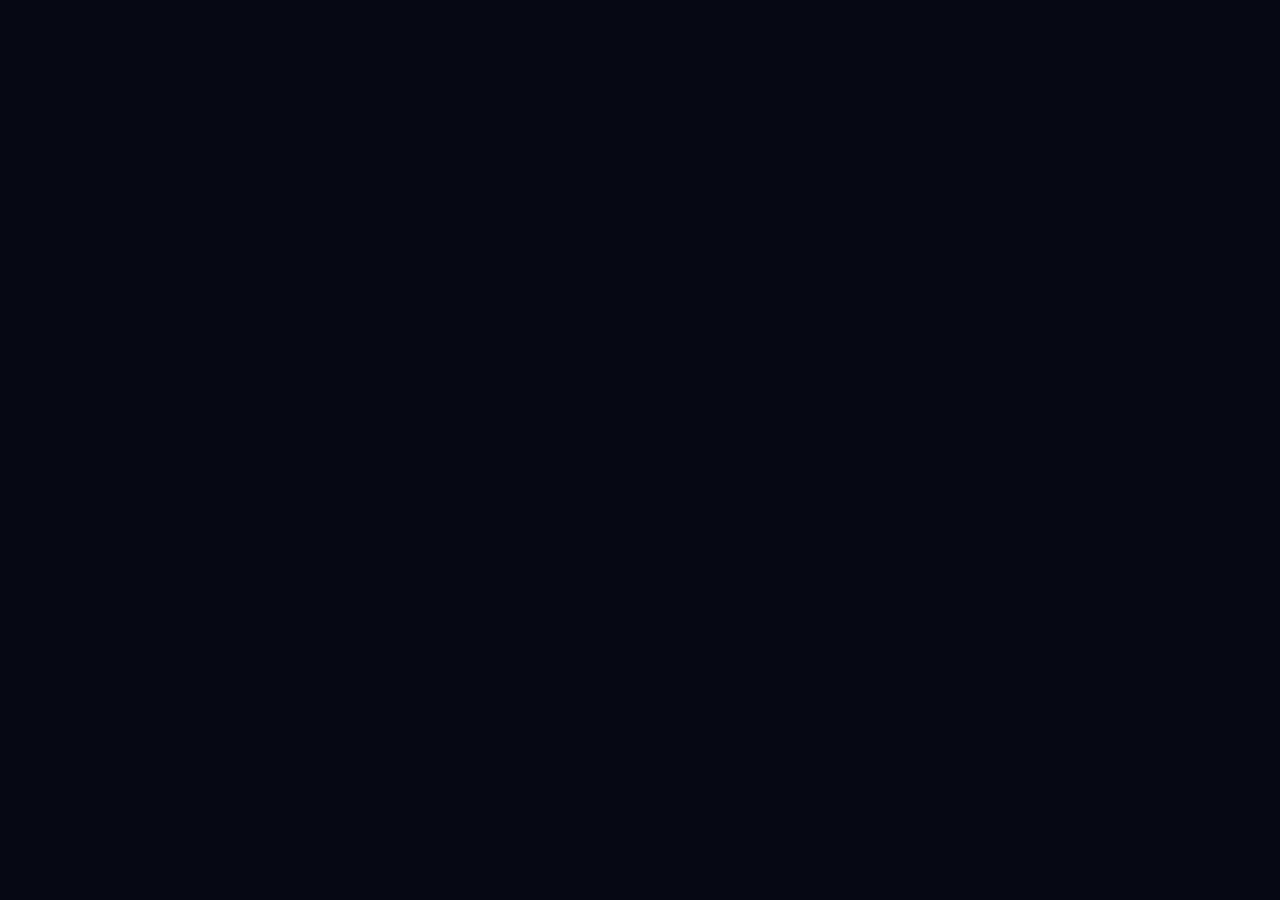
==== commit 4d625754: "deploy: publish Z2H Innovations Flutter web app to GitHub Pages" ====
--- a/index.html
+++ b/index.html
@@ -1,359 +1,41 @@
 <!DOCTYPE html>
-<html lang="en">
+<html>
 <head>
-  <meta charset="UTF-8" />
-  <meta name="viewport" content="width=device-width, initial-scale=1.0, viewport-fit=cover" />
-  <title>Z2H Innovations &amp; R&amp;D Lab | AI, Hybrid Apps &amp; IT Consultancy</title>
-  <meta name="description" content="Z2H Innovations & R&D Lab delivers IT consultancy, freelance engineering pods, hybrid web and mobile applications, scalable backend services, LLM AI projects, and deep learning research from Thiruvananthapuram." />
-  <link rel="preconnect" href="https://fonts.googleapis.com" />
-  <link rel="preconnect" href="https://fonts.gstatic.com" crossorigin />
-  <link href="https://fonts.googleapis.com/css2?family=Inter:wght@400;500;600;700&family=JetBrains+Mono:wght@500;600&family=Space+Grotesk:wght@600;700&display=swap" rel="stylesheet" />
-  <link rel="stylesheet" href="styles.css" />
+  <base href="/z2hinnovationsite/">
+  <meta charset="UTF-8">
+  <meta content="IE=Edge" http-equiv="X-UA-Compatible">
+  <meta http-equiv="Cache-Control" content="no-cache, no-store, must-revalidate">
+  <meta http-equiv="Pragma" content="no-cache">
+  <meta http-equiv="Expires" content="0">
+  <meta name="viewport" content="width=device-width, initial-scale=1.0, viewport-fit=cover">
+  <meta name="description" content="Z2H Innovations & R&D Lab — Responsive Flutter Web & Mobile Showcase.">
+
+  <meta name="apple-mobile-web-app-capable" content="yes">
+  <meta name="apple-mobile-web-app-status-bar-style" content="black-translucent">
+  <meta name="apple-mobile-web-app-title" content="Z2H Innovations & R&D Lab">
+  <link rel="apple-touch-icon" href="icons/Icon-192.png">
+
+  <link rel="icon" type="image/png" href="favicon.png"/>
+  <title>Z2H Innovations &amp; R&amp;D Lab</title>
+  <link rel="manifest" href="manifest.json">
+  <script>
+    (async function () {
+      if ('serviceWorker' in navigator) {
+        const regs = await navigator.serviceWorker.getRegistrations();
+        for (const reg of regs) {
+          await reg.unregister();
+        }
+      }
+      if ('caches' in window) {
+        const keys = await caches.keys();
+        for (const key of keys) {
+          await caches.delete(key);
+        }
+      }
+    })();
+  </script>
 </head>
-<body>
-  <div class="bg-grid" aria-hidden="true"></div>
-  <div class="bg-orb bg-orb--cyan" aria-hidden="true"></div>
-  <div class="bg-orb bg-orb--indigo" aria-hidden="true"></div>
-
-  <!-- Header -->
-  <header class="site-header">
-    <div class="container nav-bar">
-      <a href="index.html" class="brand" aria-label="Z2H Innovations and R&D Lab Home">
-        <svg class="brand__mark" viewBox="0 0 48 48" fill="none" xmlns="http://www.w3.org/2000/svg" aria-hidden="true">
-          <defs>
-            <linearGradient id="z2hGrad" x1="4" y1="4" x2="44" y2="44" gradientUnits="userSpaceOnUse">
-              <stop stop-color="#00E5FF" />
-              <stop offset="0.55" stop-color="#6366F1" />
-              <stop offset="1" stop-color="#8B5CF6" />
-            </linearGradient>
-          </defs>
-          <path d="M24 3L42 13.5V34.5L24 45L6 34.5V13.5L24 3Z" stroke="url(#z2hGrad)" stroke-width="2.4" fill="rgba(0,229,255,0.06)" />
-          <path d="M14.5 17H28.5L15.5 31H33.5" stroke="#F8FAFC" stroke-width="2.6" stroke-linecap="round" stroke-linejoin="round" />
-          <circle cx="33.5" cy="17" r="2.6" fill="#00E5FF" />
-          <circle cx="14.5" cy="31" r="2.2" fill="#10B981" />
-        </svg>
-        <span class="brand__text">
-          <span class="brand__name">Z2H Innovations</span>
-          <span class="brand__sub">R&amp;D Lab</span>
-        </span>
-      </a>
-
-      <div class="nav-actions">
-        <button type="button" class="nav-toggle" data-nav-toggle aria-label="Open menu" aria-expanded="false">
-          <svg width="22" height="22" viewBox="0 0 24 24" fill="none" stroke="currentColor" stroke-width="2" stroke-linecap="round">
-            <line x1="3" y1="6" x2="21" y2="6"></line>
-            <line x1="3" y1="12" x2="21" y2="12"></line>
-            <line x1="3" y1="18" x2="21" y2="18"></line>
-          </svg>
-        </button>
-      </div>
-    </div>
-  </header>
-
-  <!-- Mobile Navigation Drawer -->
-  <div class="mobile-drawer" data-mobile-drawer>
-    <a href="index.html" class="nav-link is-active">Home</a>
-    <a href="services.html" class="nav-link">Services</a>
-    <a href="careers.html" class="nav-link">Careers</a>
-    <button type="button" class="btn btn--primary btn--block" data-chatbot-open>
-      Customer Care Chat
-    </button>
-  </div>
-
-  <main>
-    <!-- Hero Section -->
-    <section class="hero">
-      <div class="container hero__grid">
-        <div data-reveal class="is-visible">
-          <div class="eyebrow">
-            <span class="eyebrow__dot"></span>
-            Z2H Innovations &amp; R&amp;D Lab • 2026
-          </div>
-          <h1 class="hero__title">
-            Engineering <span class="text-gradient">AI Solutions with LLMs &amp; Deep Learning</span> — From Zero to Market
-          </h1>
-          <p class="hero__desc">
-            Z2H Innovations &amp; R&amp;D Lab helps startups and businesses turn ideas into market-ready products. We offer AI solution development, freelance software development, API and backend engineering, and IT consulting.
-          </p>
-          <div class="hero__cta">
-            <a href="services.html" class="btn btn--primary">Explore Capabilities</a>
-          </div>
-
-          <div class="hero__metrics">
-            <div>
-              <div class="metric__value">4-in-1</div>
-              <div class="metric__label">iPhone, Android, Web &amp; Desktop Readiness</div>
-            </div>
-            <div>
-              <div class="metric__value">2x Model</div>
-              <div class="metric__label">IT Revenue + Proprietary R&amp;D IP</div>
-            </div>
-            <div>
-              <div class="metric__value">24/7</div>
-              <div class="metric__label">Cloud Backend &amp; AI Inference</div>
-            </div>
-          </div>
-        </div>
-
-        <!-- Wordless Transparent Animated Strategy Visual -->
-        <aside class="strategy-orbit strategy-orbit--transparent" data-reveal aria-hidden="true">
-          <div class="orbit-ring orbit-ring--outer"></div>
-          <div class="orbit-ring orbit-ring--inner"></div>
-          <div class="orbit-core">
-            <svg width="52" height="52" viewBox="0 0 48 48" fill="none" xmlns="http://www.w3.org/2000/svg">
-              <path d="M24 3L42 13.5V34.5L24 45L6 34.5V13.5L24 3Z" stroke="#00E5FF" stroke-width="2.4" fill="rgba(0,229,255,0.08)" />
-              <path d="M14.5 17H28.5L15.5 31H33.5" stroke="#F8FAFC" stroke-width="2.6" stroke-linecap="round" stroke-linejoin="round" />
-            </svg>
-          </div>
-          <div class="orbit-node orbit-node--tl"><span class="orbit-node__icon">🧠</span></div>
-          <div class="orbit-node orbit-node--tr"><span class="orbit-node__icon">📱</span></div>
-          <div class="orbit-node orbit-node--bl"><span class="orbit-node__icon">☁️</span></div>
-          <div class="orbit-node orbit-node--br"><span class="orbit-node__icon">🚀</span></div>
-        </aside>
-      </div>
-    </section>
-
-    <!-- Company Objectives Section -->
-    <section class="section section--alt" id="objectives">
-      <div class="container">
-        <div class="section__header" data-reveal>
-          <div class="eyebrow">Company Objectives</div>
-          <h2 class="section__title">Built for Client Delivery, Engineered for Long-Term Value</h2>
-          <p class="section__subtitle">
-            Our mission bridges immediate enterprise software execution with frontier research—giving startups, businesses, and investors a dependable technology partner.
-          </p>
-        </div>
-
-        <div class="grid-4">
-          <article class="card" data-reveal>
-            <div class="card__icon" aria-hidden="true">
-              <svg width="22" height="22" viewBox="0 0 24 24" fill="none" stroke="currentColor" stroke-width="2">
-                <path d="M16 21v-2a4 4 0 0 0-4-4H6a4 4 0 0 0-4 4v2"></path>
-                <circle cx="9" cy="7" r="4"></circle>
-                <path d="M22 21v-2a4 4 0 0 0-3-3.87"></path>
-                <path d="M16 3.13a4 4 0 0 1 0 7.75"></path>
-              </svg>
-            </div>
-            <h3 class="card__title">IT Consultancy &amp; Freelance Pods</h3>
-            <p class="card__text">
-              Flexible technical advisory and on-demand freelance engineering squads that accelerate product roadmaps without enterprise overhead.
-            </p>
-            <div class="tag-list">
-              <span class="tag">Architecture</span>
-              <span class="tag">CTO Advisory</span>
-            </div>
-          </article>
-
-          <article class="card" data-reveal>
-            <div class="card__icon" aria-hidden="true">
-              <svg width="22" height="22" viewBox="0 0 24 24" fill="none" stroke="currentColor" stroke-width="2">
-                <rect x="5" y="2" width="14" height="20" rx="2" ry="2"></rect>
-                <line x1="12" y1="18" x2="12.01" y2="18"></line>
-              </svg>
-            </div>
-            <h3 class="card__title">Hybrid Web &amp; Mobile Apps</h3>
-            <p class="card__text">
-              Unified cross-platform applications engineered for crisp responsiveness across iPhone, Android, tablets, and desktop browsers.
-            </p>
-            <div class="tag-list">
-              <span class="tag">Flutter</span>
-              <span class="tag">Responsive Web</span>
-            </div>
-          </article>
-
-          <article class="card" data-reveal>
-            <div class="card__icon" aria-hidden="true">
-              <svg width="22" height="22" viewBox="0 0 24 24" fill="none" stroke="currentColor" stroke-width="2">
-                <rect x="2" y="3" width="20" height="7" rx="2"></rect>
-                <rect x="2" y="14" width="20" height="7" rx="2"></rect>
-                <line x1="6" y1="6.5" x2="6.01" y2="6.5"></line>
-                <line x1="6" y1="17.5" x2="6.01" y2="17.5"></line>
-              </svg>
-            </div>
-            <h3 class="card__title">Scalable Backend Services</h3>
-            <p class="card__text">
-              Secure backend web applications, REST/GraphQL microservices, and Hibernate-grade relational persistence designed for 99.9% uptime.
-            </p>
-            <div class="tag-list">
-              <span class="tag">APIs &amp; ORM</span>
-              <span class="tag">Cloud Native</span>
-            </div>
-          </article>
-
-          <article class="card" data-reveal>
-            <div class="card__icon" aria-hidden="true">
-              <svg width="22" height="22" viewBox="0 0 24 24" fill="none" stroke="currentColor" stroke-width="2">
-                <path d="M12 2a4 4 0 0 1 4 4v1a3 3 0 0 1 3 3v2a3 3 0 0 1-3 3h-1v4a2 2 0 0 1-2 2h-2a2 2 0 0 1-2-2v-4H8a3 3 0 0 1-3-3v-2a3 3 0 0 1 3-3V6a4 4 0 0 1 4-4z"></path>
-              </svg>
-            </div>
-            <h3 class="card__title">LLM &amp; Deep Learning R&amp;D</h3>
-            <p class="card__text">
-              Dedicated research into Large Language Models, deep planning systems, and custom neural networks that build defensible IP.
-            </p>
-            <div class="tag-list">
-              <span class="tag">LLM Agents</span>
-              <span class="tag">Deep R&amp;D</span>
-            </div>
-          </article>
-        </div>
-      </div>
-    </section>
-
-    <!-- Core Features & Current Trends Bento -->
-    <section class="section" id="features">
-      <div class="container">
-        <div class="section__header" data-reveal>
-          <div class="eyebrow">Core Features &amp; 2026 Tech Trends</div>
-          <h2 class="section__title">Aligned With Where Modern Software Is Heading</h2>
-          <p class="section__subtitle">
-            In 2026, enterprises demand unified cross-device experiences powered by intelligent backends and domain-specific AI. Z2H delivers all three under one roof.
-          </p>
-        </div>
-
-        <div class="bento-grid">
-          <article class="bento-card bento-card--wide" data-reveal>
-            <span class="badge badge--cyan">TREND 01 • UNIFIED CROSS-PLATFORM</span>
-            <h3 class="card__title">Hybrid Web, Mobile &amp; Enterprise Hibernate Backends</h3>
-            <p class="card__text">
-              Organizations can no longer afford separate iOS, Android, and Web teams. Using Flutter-first hybrid architectures paired with resilient backend services (including Java/Hibernate ORM and cloud microservices), we cut launch timelines in half while preserving native smoothness on every screen.
-            </p>
-            <ul class="check-list">
-              <li>
-                <svg viewBox="0 0 24 24" fill="none" stroke="currentColor" stroke-width="2.5"><polyline points="20 6 9 17 4 12"></polyline></svg>
-                <span>Adaptive layouts calibrated for iPhone, Android, tablets, and wide desktop monitors</span>
-              </li>
-              <li>
-                <svg viewBox="0 0 24 24" fill="none" stroke="currentColor" stroke-width="2.5"><polyline points="20 6 9 17 4 12"></polyline></svg>
-                <span>Transactional backend APIs with structured ORM modeling and role-based security</span>
-              </li>
-            </ul>
-          </article>
-
-          <article class="bento-card bento-card--narrow" data-reveal>
-            <span class="badge badge--emerald">TREND 02 • APPLIED AI</span>
-            <h3 class="card__title">LLM AI Projects &amp; Enterprise Copilots</h3>
-            <p class="card__text">
-              Moving beyond generic chatbots to production Retrieval-Augmented Generation (RAG), automated support workflows, and private enterprise intelligence.
-            </p>
-            <ul class="check-list">
-              <li>
-                <svg viewBox="0 0 24 24" fill="none" stroke="currentColor" stroke-width="2.5"><polyline points="20 6 9 17 4 12"></polyline></svg>
-                <span>Private knowledge indexing &amp; citations</span>
-              </li>
-              <li>
-                <svg viewBox="0 0 24 24" fill="none" stroke="currentColor" stroke-width="2.5"><polyline points="20 6 9 17 4 12"></polyline></svg>
-                <span>Multi-step tool-calling AI agents</span>
-              </li>
-            </ul>
-          </article>
-
-          <article class="bento-card bento-card--narrow" data-reveal>
-            <span class="badge badge--indigo">TREND 03 • DEEP-TECH R&amp;D</span>
-            <h3 class="card__title">Deep Learning &amp; Deep Planning Research</h3>
-            <p class="card__text">
-              Our R&amp;D Lab experiments with predictive modeling, computer vision, and strategic deep planning pipelines that solve complex real-world optimization problems.
-            </p>
-            <ul class="check-list">
-              <li>
-                <svg viewBox="0 0 24 24" fill="none" stroke="currentColor" stroke-width="2.5"><polyline points="20 6 9 17 4 12"></polyline></svg>
-                <span>Rapid POC-to-production validation</span>
-              </li>
-              <li>
-                <svg viewBox="0 0 24 24" fill="none" stroke="currentColor" stroke-width="2.5"><polyline points="20 6 9 17 4 12"></polyline></svg>
-                <span>Continuous model benchmarking &amp; evaluation</span>
-              </li>
-            </ul>
-          </article>
-
-          <article class="bento-card bento-card--wide" data-reveal>
-            <span class="badge badge--cyan">TREND 04 • AGILE DELIVERY</span>
-            <h3 class="card__title">IT Consultancy &amp; Freelance Engineering Velocity</h3>
-            <p class="card__text">
-              Global teams increasingly prefer specialized boutique labs over bloated agencies. Z2H offers senior-led consulting and flexible freelance collaboration—delivering sprint-by-sprint transparency, clean documentation, and measurable ROI.
-            </p>
-            <div class="tag-list">
-              <span class="tag">Dedicated Pods</span>
-              <span class="tag">Technical Audits</span>
-              <span class="tag">MVP Acceleration</span>
-              <span class="tag">Long-Term Maintenance</span>
-            </div>
-          </article>
-        </div>
-      </div>
-    </section>
-
-    <!-- Why Partner With Z2H Section -->
-    <section class="section section--alt" id="why-z2h">
-      <div class="container">
-        <div class="investor-box" data-reveal>
-          <div>
-            <div class="eyebrow">Why Z2H R&amp;D Lab • 2026</div>
-            <h2 class="section__title">From Concept to Market-Ready Products Across Every Screen</h2>
-            <p class="section__subtitle" style="margin-bottom: 1.5rem;">
-              Headquartered at Kuruvankonam, Kowdiar, Z2H combines AI solution development, freelance software engineering, API &amp; backend architecture, and IT consulting into one fast, dependable delivery partner.
-            </p>
-            <div class="hero__cta" style="margin-bottom: 0;">
-              <a href="services.html" class="btn btn--primary">Explore Capabilities</a>
-            </div>
-          </div>
-
-          <div class="pillar-list">
-            <div class="pillar-item">
-              <h4>1. End-to-End AI &amp; LLM Engineering</h4>
-              <p>Custom RAG systems, domain copilots, and deep learning workflows built for real production reliability.</p>
-            </div>
-            <div class="pillar-item">
-              <h4>2. Hybrid Flutter &amp; Backend Velocity</h4>
-              <p>Cross-platform mobile/web apps paired with resilient APIs and Hibernate ORM data layers.</p>
-            </div>
-            <div class="pillar-item">
-              <h4>3. Agile IT Consulting &amp; Freelance Pods</h4>
-              <p>Senior engineering execution turning startup ideas into scalable market-ready products.</p>
-            </div>
-          </div>
-        </div>
-      </div>
-    </section>
-  </main>
-
-  <!-- Footer -->
-  <footer class="site-footer">
-    <div class="container">
-      <div class="footer-grid" style="grid-template-columns: 1.5fr 1fr;">
-        <div>
-          <a href="index.html" class="brand" style="margin-bottom: 0.9rem;">
-            <svg class="brand__mark" viewBox="0 0 48 48" fill="none" xmlns="http://www.w3.org/2000/svg" aria-hidden="true">
-              <path d="M24 3L42 13.5V34.5L24 45L6 34.5V13.5L24 3Z" stroke="#00E5FF" stroke-width="2.4" fill="rgba(0,229,255,0.06)" />
-              <path d="M14.5 17H28.5L15.5 31H33.5" stroke="#F8FAFC" stroke-width="2.6" stroke-linecap="round" stroke-linejoin="round" />
-            </svg>
-            <span class="brand__text">
-              <span class="brand__name">Z2H Innovations &amp; R&amp;D Lab</span>
-              <span class="brand__sub">IT Consultancy • AI • Hybrid Apps</span>
-            </span>
-          </a>
-          <p class="card__text" style="max-width: 42ch;">
-            Building resilient hybrid applications, scalable backend systems, and applied deep learning solutions for startups and businesses.
-          </p>
-        </div>
-
-        <div>
-          <h3 class="footer__heading">R&amp;D Lab Headquarters</h3>
-          <address class="footer__address">
-            Z2H Innovations &amp; R&amp;D Lab<br />
-            M37, Kuruvankonam, Kowdiar<br />
-            Thiruvananthapuram – 695003<br />
-            Kerala, India
-          </address>
-        </div>
-      </div>
-
-      <div class="footer__bottom">
-        <span>&copy; 2026 Z2H Innovations &amp; R&amp;D Lab. All rights reserved.</span>
-        <span class="powered-badge">Powered by Z2H 2026</span>
-      </div>
-    </div>
-  </footer>
-
-  <script src="script.js"></script>
+<body style="background-color: #060913;">
+  <script src="flutter_bootstrap.js" async></script>
 </body>
 </html>
